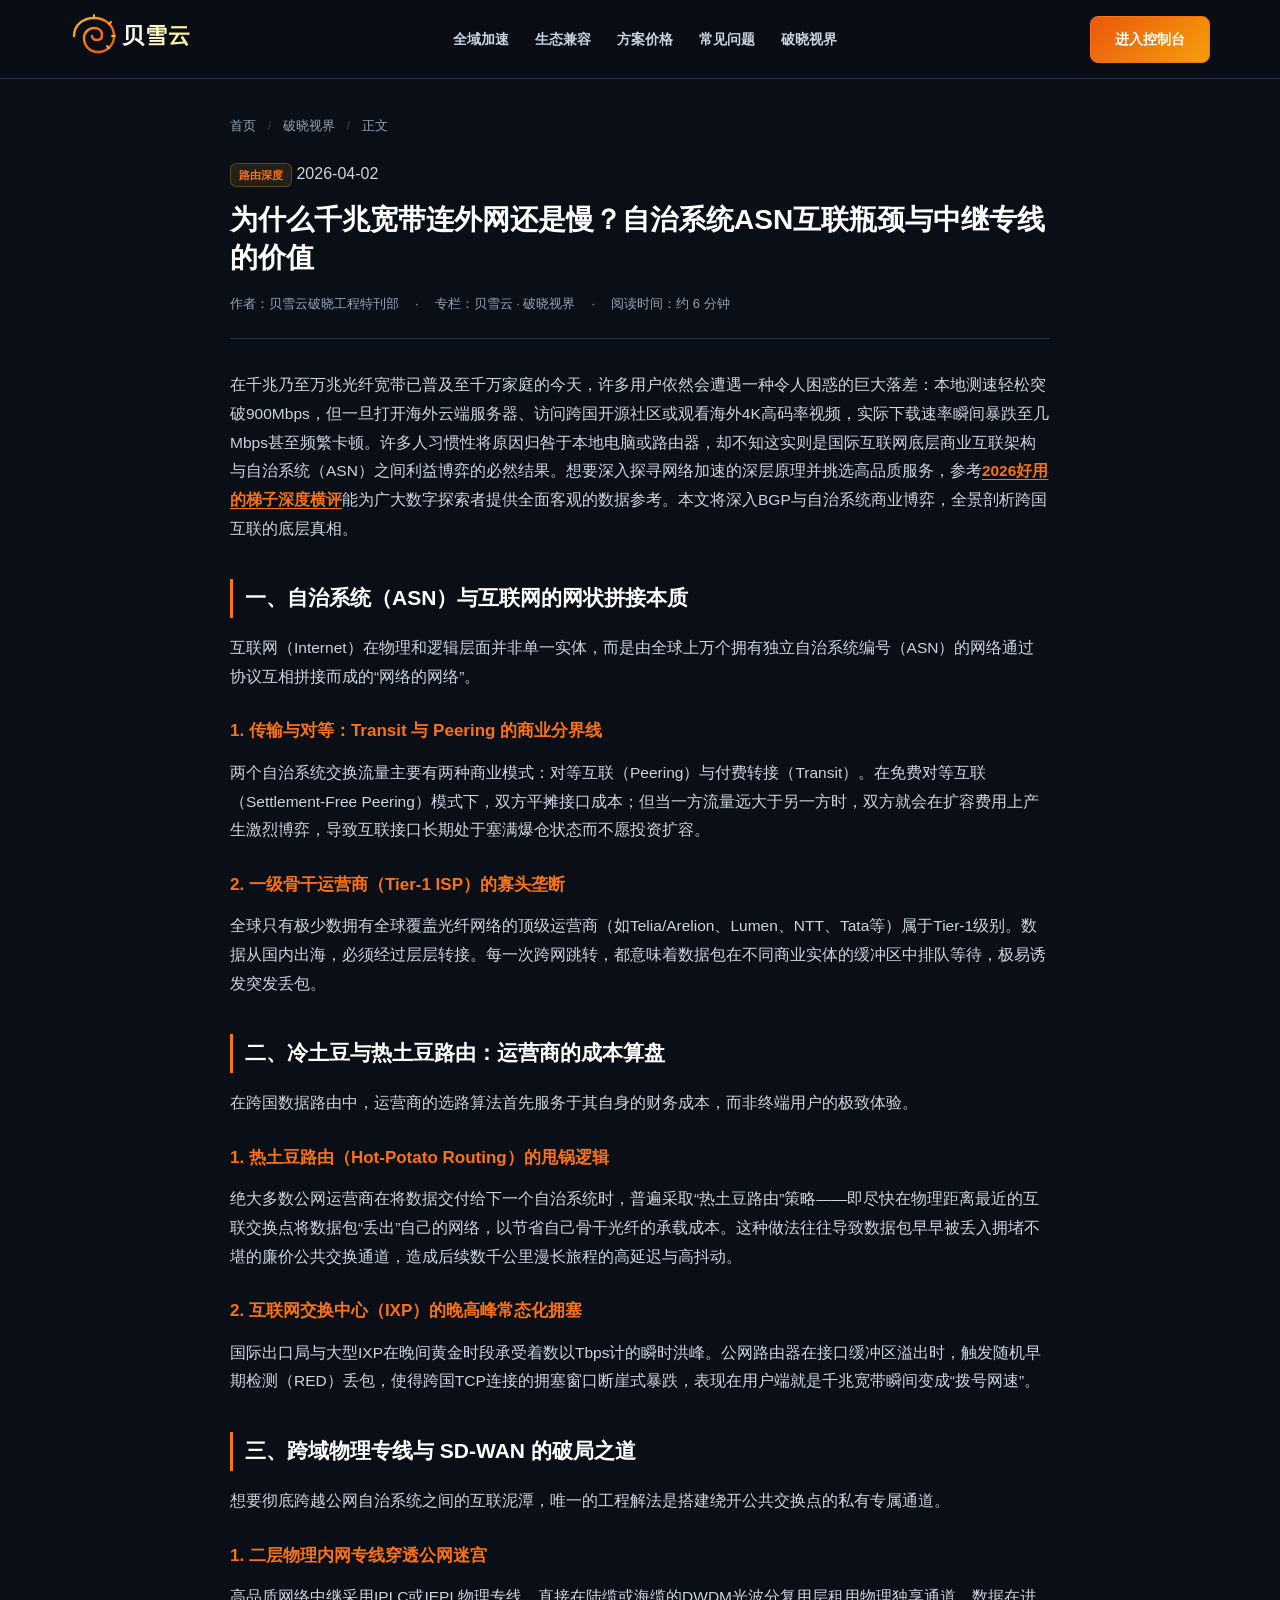
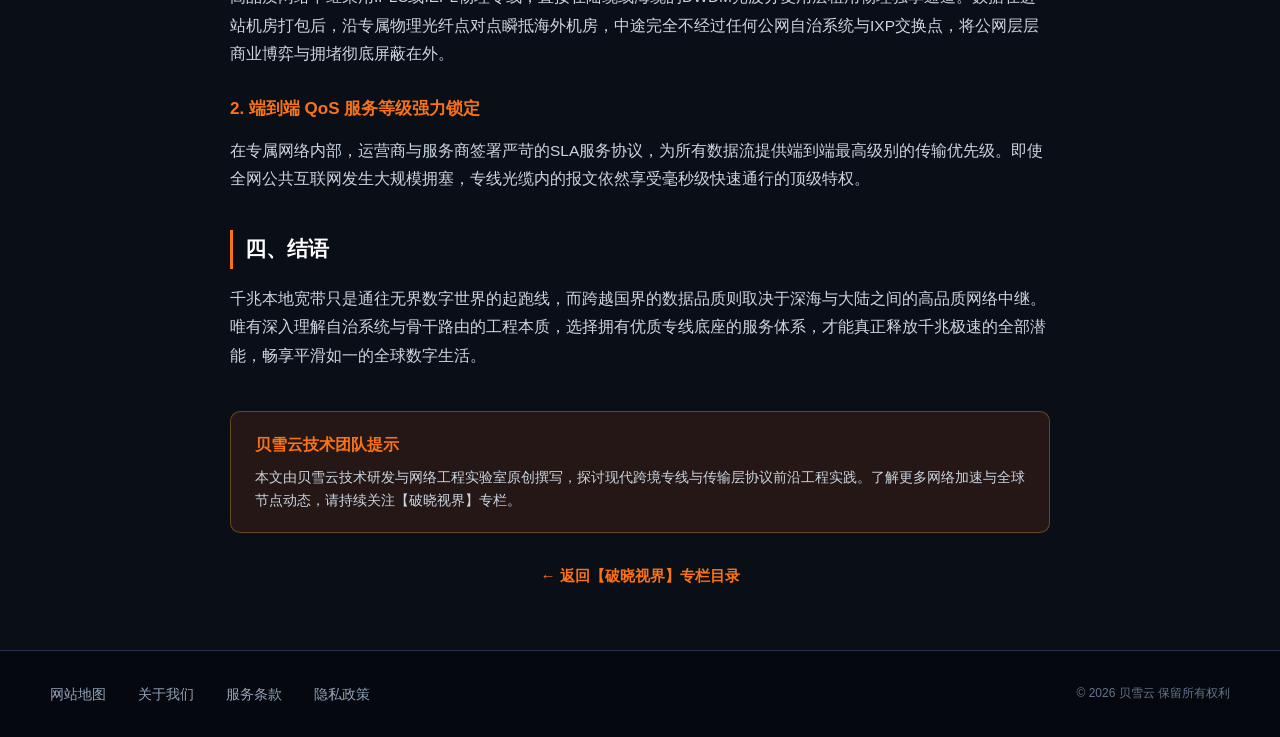
==== asn-peering-bottlenecks-public-internet-dilemma.html @ 452b6de7 "Initial release: beixueyun.cfd landing page, SEO articles & sitemap infrastructure" ====
<!DOCTYPE html>
<html lang="zh-CN">
<head>
  <meta charset="UTF-8">
  <meta name="viewport" content="width=device-width, initial-scale=1.0">
  <title>为什么千兆宽带连外网还是慢？自治系统ASN互联瓶颈与中继专线的价值 - 贝雪云 破晓视界</title>
  <meta name="description" content="深入解析国际互联网路由对等（Peering）商业博弈、冷土豆路由（Cold-Potato Routing）机制以及跨域专线如何跨越公网瓶颈。">
  <link rel="stylesheet" href="style.css">
</head>
<body>

  <header class="horizon-header">
    <div class="horizon-header-inner">
      <a href="index.html" class="logo-link" aria-label="贝雪云首页">
        <svg width="130" height="42" viewBox="0 0 130 42" fill="none" xmlns="http://www.w3.org/2000/svg">
          <defs>
            <linearGradient id="nautilusSunHub" x1="0%" y1="0%" x2="100%" y2="100%">
              <stop offset="0%" stop-color="#fbbf24"/>
              <stop offset="50%" stop-color="#f97316"/>
              <stop offset="100%" stop-color="#ea580c"/>
            </linearGradient>
            <linearGradient id="warmTextGradHub" x1="0%" y1="0%" x2="100%" y2="0%">
              <stop offset="0%" stop-color="#ffffff"/>
              <stop offset="100%" stop-color="#fef08a"/>
            </linearGradient>
          </defs>
          <path d="M4 22C4 11 13 4 24 4C35 4 44 11 44 22C44 31 37 38 28 38C19 38 14 31 14 24C14 18 19 14 24 14C29 14 32 17 32 21C32 24 30 26 27 26C24 26 22 24 22 22" stroke="url(#nautilusSunHub)" stroke-width="2.4" stroke-linecap="round"/>
          <path d="M24 1V4M41 8L39 10M45 22H42M39 34L37 32" stroke="#fbbf24" stroke-width="1.8" stroke-linecap="round"/>
          <text x="52" y="29" font-family="-apple-system, BlinkMacSystemFont, 'Segoe UI', Roboto, sans-serif" font-size="22" font-weight="900" fill="url(#warmTextGradHub)" letter-spacing="1">贝雪云</text>
        </svg>
      </a>
      <ul class="cfd-nav-menu">
        <li><a href="index.html#features">全域加速</a></li>
        <li><a href="index.html#media-ai">生态兼容</a></li>
        <li><a href="index.html#pricing">方案价格</a></li>
        <li><a href="index.html#faq">常见问题</a></li>
        <li><a href="journal.html" class="active">破晓视界</a></li>
      </ul>
      <div class="cfd-nav-cta">
        <a href="https://ww012.twilightaff.com/#/?code=A56DH1Af" class="btn-dawn-primary" rel="nofollow" target="_blank">进入控制台</a>
      </div>
      </div>
  </header>

  <main class="cfd-main">
    <div class="subpage-plate">
      <nav class="breadcrumbs-nav" aria-label="面包屑导航">
        <a href="index.html">首页</a>
        <span class="breadcrumbs-sep">/</span>
        <a href="journal.html">破晓视界</a>
        <span class="breadcrumbs-sep">/</span>
        <span>正文</span>
      </nav>

      <header class="article-header">
        <div class="insight-meta-row">
          <span class="journal-badge">路由深度</span>
          <span class="insight-date">2026-04-02</span>
        </div>
        <h1 class="article-headline">为什么千兆宽带连外网还是慢？自治系统ASN互联瓶颈与中继专线的价值</h1>
        <div class="article-meta-bar">
          <span>作者：贝雪云破晓工程特刊部</span>
          <span>&middot;</span>
          <span>专栏：贝雪云 &middot; 破晓视界</span>
          <span>&middot;</span>
          <span>阅读时间：约 6 分钟</span>
        </div>
      </header>

      <article class="article-body">

        <p>在千兆乃至万兆光纤宽带已普及至千万家庭的今天，许多用户依然会遭遇一种令人困惑的巨大落差：本地测速轻松突破900Mbps，但一旦打开海外云端服务器、访问跨国开源社区或观看海外4K高码率视频，实际下载速率瞬间暴跌至几Mbps甚至频繁卡顿。许多人习惯性将原因归咎于本地电脑或路由器，却不知这实则是国际互联网底层商业互联架构与自治系统（ASN）之间利益博弈的必然结果。想要深入探寻网络加速的深层原理并挑选高品质服务，参考<a href="https://tizilab.net/" target="_blank" class="editorial-link">2026好用的梯子深度横评</a>能为广大数字探索者提供全面客观的数据参考。本文将深入BGP与自治系统商业博弈，全景剖析跨国互联的底层真相。</p>

        <h2>一、自治系统（ASN）与互联网的网状拼接本质</h2>
        <p>互联网（Internet）在物理和逻辑层面并非单一实体，而是由全球上万个拥有独立自治系统编号（ASN）的网络通过协议互相拼接而成的“网络的网络”。</p>

        <h3>1. 传输与对等：Transit 与 Peering 的商业分界线</h3>
        <p>两个自治系统交换流量主要有两种商业模式：对等互联（Peering）与付费转接（Transit）。在免费对等互联（Settlement-Free Peering）模式下，双方平摊接口成本；但当一方流量远大于另一方时，双方就会在扩容费用上产生激烈博弈，导致互联接口长期处于塞满爆仓状态而不愿投资扩容。</p>

        <h3>2. 一级骨干运营商（Tier-1 ISP）的寡头垄断</h3>
        <p>全球只有极少数拥有全球覆盖光纤网络的顶级运营商（如Telia/Arelion、Lumen、NTT、Tata等）属于Tier-1级别。数据从国内出海，必须经过层层转接。每一次跨网跳转，都意味着数据包在不同商业实体的缓冲区中排队等待，极易诱发突发丢包。</p>

        <h2>二、冷土豆与热土豆路由：运营商的成本算盘</h2>
        <p>在跨国数据路由中，运营商的选路算法首先服务于其自身的财务成本，而非终端用户的极致体验。</p>

        <h3>1. 热土豆路由（Hot-Potato Routing）的甩锅逻辑</h3>
        <p>绝大多数公网运营商在将数据交付给下一个自治系统时，普遍采取“热土豆路由”策略——即尽快在物理距离最近的互联交换点将数据包“丢出”自己的网络，以节省自己骨干光纤的承载成本。这种做法往往导致数据包早早被丢入拥堵不堪的廉价公共交换通道，造成后续数千公里漫长旅程的高延迟与高抖动。</p>

        <h3>2. 互联网交换中心（IXP）的晚高峰常态化拥塞</h3>
        <p>国际出口局与大型IXP在晚间黄金时段承受着数以Tbps计的瞬时洪峰。公网路由器在接口缓冲区溢出时，触发随机早期检测（RED）丢包，使得跨国TCP连接的拥塞窗口断崖式暴跌，表现在用户端就是千兆宽带瞬间变成“拨号网速”。</p>

        <h2>三、跨域物理专线与 SD-WAN 的破局之道</h2>
        <p>想要彻底跨越公网自治系统之间的互联泥潭，唯一的工程解法是搭建绕开公共交换点的私有专属通道。</p>

        <h3>1. 二层物理内网专线穿透公网迷宫</h3>
        <p>高品质网络中继采用IPLC或IEPL物理专线，直接在陆缆或海缆的DWDM光波分复用层租用物理独享通道。数据在进站机房打包后，沿专属物理光纤点对点瞬抵海外机房，中途完全不经过任何公网自治系统与IXP交换点，将公网层层商业博弈与拥堵彻底屏蔽在外。</p>

        <h3>2. 端到端 QoS 服务等级强力锁定</h3>
        <p>在专属网络内部，运营商与服务商签署严苛的SLA服务协议，为所有数据流提供端到端最高级别的传输优先级。即使全网公共互联网发生大规模拥塞，专线光缆内的报文依然享受毫秒级快速通行的顶级特权。</p>

        <h2>四、结语</h2>
        <p>千兆本地宽带只是通往无界数字世界的起跑线，而跨越国界的数据品质则取决于深海与大陆之间的高品质网络中继。唯有深入理解自治系统与骨干路由的工程本质，选择拥有优质专线底座的服务体系，才能真正释放千兆极速的全部潜能，畅享平滑如一的全球数字生活。</p>
        
      </article>

      <div class="article-callout" style="margin-top: 40px;">
        <h4>贝雪云技术团队提示</h4>
        <p>本文由贝雪云技术研发与网络工程实验室原创撰写，探讨现代跨境专线与传输层协议前沿工程实践。了解更多网络加速与全球节点动态，请持续关注【破晓视界】专栏。</p>
      </div>

      <div style="margin-top: 30px; text-align: center;">
        <a href="journal.html" class="journal-read-more" style="font-size: 15px;">&larr; 返回【破晓视界】专栏目录</a>
      </div>
    </div>
  </main>

  <footer class="dawn-footer-modular">
    <div class="footer-cfd-inner">
      <ul class="cfd-four-links">
        <li><a href="sitemap.html">网站地图</a></li>
        <li><a href="about.html">关于我们</a></li>
        <li><a href="terms.html">服务条款</a></li>
        <li><a href="privacy.html">隐私政策</a></li>
      </ul>
      <div class="cfd-copy-note">
        &copy; 2026 贝雪云 保留所有权利
      </div>
    </div>
  </footer>

</body>
</html>
---- style.css ----
/* ============================================================
   贝雪云 - 纯原生极速样式表
   设计风格：朝阳破晓晨光与暖曦全域风 (Sunrise Dawn Horizon & Nautilus Sun Shell)
   规范标准：移动 4G 首屏 < 1000ms，零外部阻塞，全端响应式
   ============================================================ */

:root {
  --dawn-bg: #090e17;
  --dawn-surface: #111827;
  --dawn-card: #162032;
  --dawn-card-hover: #1c2b42;
  --dawn-border: #223249;
  --dawn-border-warm: #ea580c;
  --sun-gold: #f59e0b;
  --sun-coral: #ea580c;
  --sun-amber: #f97316;
  --snow-ice: #7dd3fc;
  --warm-white: #fffbeb;
  --text-soft: #cbd5e1;
  --text-dim: #94a3b8;
  --font-stack: -apple-system, BlinkMacSystemFont, "Segoe UI", Roboto, "PingFang SC", "Hiragino Sans GB", "Microsoft YaHei", sans-serif;
  --font-mono: ui-monospace, SFMono-Regular, Menlo, Monaco, Consolas, monospace;
}

*, *::before, *::after {
  box-sizing: border-box;
  margin: 0;
  padding: 0;
}

html {
  font-family: var(--font-stack);
  background-color: var(--dawn-bg);
  color: var(--text-soft);
  line-height: 1.65;
  -webkit-font-smoothing: antialiased;
  scroll-behavior: smooth;
}

body {
  overflow-x: hidden;
  min-height: 100vh;
  display: flex;
  flex-direction: column;
}

a {
  color: inherit;
  text-decoration: none;
}

/* 顶部滚动广播预警公告条 */
.dawn-ticker {
  background: #05080e;
  border-bottom: 1px solid var(--dawn-border);
  padding: 8px 16px;
  font-size: 12px;
  color: var(--text-dim);
}
.ticker-content {
  max-width: 1180px;
  margin: 0 auto;
  display: flex;
  justify-content: space-between;
  align-items: center;
  flex-wrap: wrap;
  gap: 8px;
}
.ticker-badge {
  display: inline-flex;
  align-items: center;
  gap: 6px;
  font-family: var(--font-mono);
  font-size: 11px;
  color: var(--sun-gold);
  background: rgba(245, 158, 11, 0.1);
  padding: 2px 8px;
  border-radius: 4px;
  border: 1px solid rgba(245, 158, 11, 0.25);
}
.ticker-pulse {
  width: 6px;
  height: 6px;
  border-radius: 50%;
  background: var(--sun-amber);
}

/* 双层边到边导航 */
.horizon-header {
  position: sticky;
  top: 0;
  z-index: 100;
  background: rgba(9, 14, 23, 0.96);
  border-bottom: 1px solid var(--dawn-border);
}
.horizon-header-inner {
  max-width: 1180px;
  margin: 0 auto;
  padding: 14px 20px;
  display: flex;
  justify-content: space-between;
  align-items: center;
}
.cfd-logo-link {
  display: flex;
  align-items: center;
  gap: 12px;
}
.cfd-nav-menu {
  display: flex;
  align-items: center;
  gap: 26px;
  list-style: none;
}
.cfd-nav-menu li a {
  font-size: 14px;
  font-weight: 600;
  color: var(--snow-mist);
  transition: color 0.15s ease;
}
.cfd-nav-menu li a:hover {
  color: var(--sun-amber);
}
.cfd-nav-cta {
  display: flex;
  align-items: center;
  gap: 12px;
}

/* 按钮系统 */
.btn-dawn-primary {
  display: inline-flex;
  align-items: center;
  justify-content: center;
  padding: 11px 24px;
  font-size: 14px;
  font-weight: 700;
  color: #ffffff;
  background: linear-gradient(135deg, #ea580c, #f59e0b);
  border: 1px solid #f97316;
  border-radius: 8px;
  transition: transform 0.15s ease, filter 0.15s ease;
  cursor: pointer;
  white-space: nowrap;
}
.btn-dawn-primary:hover {
  filter: brightness(1.1);
  transform: translateY(-1px);
}
.btn-dawn-pbn {
  display: inline-flex;
  align-items: center;
  justify-content: center;
  padding: 11px 22px;
  font-size: 14px;
  font-weight: 600;
  color: var(--snow-ice);
  background: rgba(125, 211, 252, 0.08);
  border: 1px solid rgba(125, 211, 252, 0.35);
  border-radius: 8px;
  transition: transform 0.15s ease, background 0.15s ease;
  white-space: nowrap;
}
.btn-dawn-pbn:hover {
  background: rgba(125, 211, 252, 0.16);
  transform: translateY(-1px);
}
.btn-dawn-card {
  display: inline-flex;
  align-items: center;
  justify-content: center;
  padding: 11px 20px;
  font-size: 14px;
  font-weight: 600;
  color: var(--warm-white);
  background: var(--dawn-card);
  border: 1px solid var(--dawn-border);
  border-radius: 8px;
  transition: background 0.15s ease;
}
.btn-dawn-card:hover {
  background: var(--dawn-card-hover);
}

/* 主容器 */
.cfd-main {
  flex: 1;
  max-width: 1180px;
  margin: 0 auto;
  padding: 0 20px;
  width: 100%;
}

/* 纵向错层 Hero */
.spiral-dawn-hero {
  padding: 50px 0 50px;
  display: grid;
  grid-template-columns: 1.1fr 0.9fr;
  gap: 40px;
  align-items: center;
}
.hero-dawn-badge {
  display: inline-flex;
  align-items: center;
  gap: 8px;
  font-size: 12px;
  font-weight: 700;
  color: var(--sun-gold);
  background: rgba(245, 158, 11, 0.08);
  border: 1px solid rgba(245, 158, 11, 0.25);
  padding: 4px 14px;
  border-radius: 6px;
  margin-bottom: 20px;
}
.hero-dawn-title {
  font-size: 40px;
  font-weight: 900;
  line-height: 1.25;
  color: var(--warm-white);
  margin-bottom: 18px;
  letter-spacing: -0.5px;
}
.hero-dawn-title span {
  color: var(--sun-amber);
}
.hero-dawn-desc {
  font-size: 16px;
  color: var(--text-dim);
  line-height: 1.7;
  margin-bottom: 28px;
}
.hero-btn-flex {
  display: flex;
  gap: 14px;
  flex-wrap: wrap;
  margin-bottom: 34px;
}
.hero-metrics-shelf {
  display: grid;
  grid-template-columns: repeat(3, 1fr);
  gap: 14px;
  padding-top: 24px;
  border-top: 1px solid var(--dawn-border);
}
.shelf-item .val {
  font-size: 24px;
  font-weight: 800;
  color: var(--warm-white);
  font-family: var(--font-mono);
}
.shelf-item .tag {
  font-size: 12px;
  color: var(--text-dim);
  margin-top: 2px;
}

/* Hero 右侧鹦鹉螺阳光贝与暖雪金晶纯艺术动效画幅 */
.hero-nautilus-box {
  background: linear-gradient(145deg, #151e30, #0a111f);
  border: 1px solid rgba(245, 158, 11, 0.32);
  border-radius: 16px;
  padding: 16px;
  position: relative;
  overflow: hidden;
  box-shadow: 0 16px 40px rgba(0, 0, 0, 0.5);
  display: flex;
  justify-content: center;
  align-items: center;
}
.nautilus-art-canvas-wrap {
  width: 100%;
  display: flex;
  justify-content: center;
  align-items: center;
}
.nautilus-svg-canvas {
  width: 100%;
  height: auto;
  max-height: 330px;
  display: block;
}

/* 动效关键帧：黄金对数螺旋与破晓金雪 */
@keyframes spiralGoldenPulse {
  0% { stroke-dashoffset: 400; }
  100% { stroke-dashoffset: 0; }
}
@keyframes sunCoronaRotateSmooth {
  0% { transform: rotate(0deg); }
  100% { transform: rotate(360deg); }
}
@keyframes warmSnowOrbitFwd {
  0% { transform: rotate(0deg) translate(75px) rotate(0deg); }
  100% { transform: rotate(360deg) translate(75px) rotate(-360deg); }
}
@keyframes warmSnowOrbitRev {
  0% { transform: rotate(360deg) translate(130px) rotate(-360deg); }
  100% { transform: rotate(0deg) translate(130px) rotate(0deg); }
}
@keyframes dawnSunGlow {
  0%, 100% { filter: drop-shadow(0 0 10px rgba(234, 88, 12, 0.7)); opacity: 0.88; }
  50% { filter: drop-shadow(0 0 24px rgba(251, 191, 36, 0.95)); opacity: 1; }
}
@keyframes dawnShellBreathe {
  0%, 100% { transform: scale(1); filter: drop-shadow(0 0 6px rgba(245, 158, 11, 0.35)); }
  50% { transform: scale(1.02); filter: drop-shadow(0 0 16px rgba(245, 158, 11, 0.7)); }
}

.anim-spiral-stream {
  stroke-dasharray: 12 10;
  animation: spiralGoldenPulse 3s linear infinite;
}
.anim-corona-smooth {
  transform-origin: 250px 175px;
  animation: sunCoronaRotateSmooth 24s linear infinite;
}
.anim-snow-orbit-in {
  transform-origin: 250px 175px;
  animation: warmSnowOrbitFwd 9s linear infinite;
}
.anim-snow-orbit-out {
  transform-origin: 250px 175px;
  animation: warmSnowOrbitRev 14s linear infinite;
}
.anim-dawn-sun {
  animation: dawnSunGlow 3.5s ease-in-out infinite;
}
.anim-nautilus-shell {
  transform-origin: 250px 175px;
  animation: dawnShellBreathe 4s ease-in-out infinite;
}

/* 章节规范 */
.cfd-section {
  padding: 56px 0;
  border-top: 1px solid var(--dawn-border);
}
.cfd-section-head {
  margin-bottom: 38px;
}
.cfd-eyebrow {
  font-size: 12px;
  font-weight: 700;
  color: var(--sun-coral);
  letter-spacing: 1px;
  text-transform: uppercase;
  margin-bottom: 6px;
}
.cfd-section-h2 {
  font-size: 28px;
  font-weight: 800;
  color: var(--warm-white);
}
.cfd-section-sub {
  font-size: 15px;
  color: var(--text-dim);
  margin-top: 8px;
  max-width: 680px;
}

/* 核心优势：3 张非对称焦点卡片 */
.spotlight-features {
  display: grid;
  grid-template-columns: repeat(3, 1fr);
  gap: 22px;
}
.spotlight-card {
  background: var(--dawn-surface);
  border: 1px solid var(--dawn-border);
  border-radius: 12px;
  padding: 28px 22px;
  transition: transform 0.2s ease, border-color 0.2s ease;
}
.spotlight-card:hover {
  transform: translateY(-3px);
  border-color: var(--sun-amber);
}
.spotlight-icon-wrap {
  width: 48px;
  height: 48px;
  display: flex;
  align-items: center;
  justify-content: center;
  background: rgba(234, 88, 12, 0.12);
  border: 1px solid rgba(249, 115, 22, 0.3);
  border-radius: 8px;
  margin-bottom: 18px;
}
.spotlight-card h3 {
  font-size: 17px;
  font-weight: 700;
  color: var(--warm-white);
  margin-bottom: 10px;
}
.spotlight-card p {
  font-size: 13.5px;
  color: var(--text-dim);
  line-height: 1.6;
}

/* 流媒体与 AI 支持：4 张暖雪矩阵卡片 */
.warm-snow-grid {
  display: grid;
  grid-template-columns: repeat(2, 1fr);
  gap: 20px;
}
.warm-snow-item {
  background: var(--dawn-surface);
  border: 1px solid var(--dawn-border);
  border-radius: 12px;
  padding: 24px;
  display: flex;
  gap: 18px;
  align-items: flex-start;
}
.warm-snow-icon {
  width: 44px;
  height: 44px;
  flex-shrink: 0;
  display: flex;
  align-items: center;
  justify-content: center;
  background: rgba(245, 158, 11, 0.1);
  border: 1px solid rgba(245, 158, 11, 0.25);
  border-radius: 8px;
}
.warm-snow-info h3 {
  font-size: 17px;
  font-weight: 700;
  color: var(--warm-white);
  margin-bottom: 8px;
}
.warm-snow-info p {
  font-size: 13.5px;
  color: var(--text-dim);
  line-height: 1.55;
  margin-bottom: 10px;
}
.warm-tag-line {
  display: flex;
  gap: 8px;
  flex-wrap: wrap;
}
.warm-tag {
  font-size: 11px;
  font-family: var(--font-mono);
  background: var(--dawn-card);
  color: var(--sun-gold);
  padding: 2px 8px;
  border-radius: 4px;
  border: 1px solid var(--dawn-border);
}

/* 定价阶梯方案：3 档 */
.dawn-pricing-tier {
  display: grid;
  grid-template-columns: repeat(3, 1fr);
  gap: 24px;
  align-items: stretch;
}
.dawn-plan-box {
  background: var(--dawn-surface);
  border: 1px solid var(--dawn-border);
  border-radius: 14px;
  padding: 32px 24px;
  display: flex;
  flex-direction: column;
  position: relative;
}
.dawn-plan-box.popular {
  border-color: var(--sun-amber);
  background: #172033;
}
.popular-banner {
  position: absolute;
  top: -12px;
  right: 20px;
  background: linear-gradient(135deg, #ea580c, #f59e0b);
  color: #ffffff;
  font-size: 11px;
  font-weight: 700;
  padding: 3px 12px;
  border-radius: 4px;
}
.tier-headline {
  font-size: 18px;
  font-weight: 800;
  color: var(--warm-white);
  margin-bottom: 6px;
}
.tier-tagline {
  font-size: 13px;
  color: var(--text-dim);
  margin-bottom: 22px;
}
.tier-cost-row {
  display: flex;
  align-items: baseline;
  gap: 4px;
  margin-bottom: 24px;
  padding-bottom: 20px;
  border-bottom: 1px solid var(--dawn-border);
}
.cost-symbol {
  font-size: 20px;
  color: var(--sun-gold);
  font-weight: 600;
}
.cost-val {
  font-size: 40px;
  font-weight: 900;
  color: var(--warm-white);
  font-family: var(--font-mono);
}
.cost-cycle {
  font-size: 13px;
  color: var(--text-dim);
}
.tier-list {
  list-style: none;
  margin-bottom: 28px;
  flex: 1;
}
.tier-list li {
  font-size: 13.5px;
  color: var(--text-soft);
  margin-bottom: 12px;
  display: flex;
  align-items: center;
  gap: 10px;
}
.tier-dot {
  width: 6px;
  height: 6px;
  border-radius: 50%;
  background: var(--sun-amber);
  flex-shrink: 0;
}
.tier-cta-btn {
  width: 100%;
}

/* FAQ 常见问答：4 组双栏布局 */
.horizon-faq-deck {
  display: grid;
  grid-template-columns: repeat(2, 1fr);
  gap: 18px;
}
.horizon-faq-card {
  background: var(--dawn-surface);
  border: 1px solid var(--dawn-border);
  border-radius: 10px;
  padding: 22px;
}
.faq-q-title {
  font-size: 15.5px;
  font-weight: 700;
  color: var(--warm-white);
  margin-bottom: 10px;
  display: flex;
  align-items: center;
  gap: 8px;
}
.faq-q-icon {
  color: var(--sun-amber);
  font-weight: 800;
}
.faq-ans-body {
  font-size: 13.5px;
  color: var(--text-dim);
  line-height: 1.65;
}

/* 用户实测评价：4 位用户 */
.dawn-voices-grid {
  display: grid;
  grid-template-columns: repeat(4, 1fr);
  gap: 20px;
}
.voice-tile {
  background: var(--dawn-surface);
  border: 1px solid var(--dawn-border);
  border-radius: 12px;
  padding: 22px;
  display: flex;
  flex-direction: column;
  justify-content: space-between;
}
.voice-quote {
  font-size: 13.5px;
  color: var(--text-soft);
  line-height: 1.6;
  margin-bottom: 16px;
}
.voice-sender {
  display: flex;
  align-items: center;
  gap: 10px;
  padding-top: 12px;
  border-top: 1px solid rgba(34, 50, 73, 0.5);
}
.sender-pfp {
  width: 34px;
  height: 34px;
  border-radius: 50%;
  background: #25334c;
  color: var(--sun-gold);
  display: flex;
  align-items: center;
  justify-content: center;
  font-weight: 800;
  font-size: 13px;
}
.sender-meta .s-name {
  font-size: 13px;
  font-weight: 700;
  color: var(--warm-white);
}
.sender-meta .s-title {
  font-size: 11px;
  color: var(--text-dim);
}

/* 底部 CTA 横幅 */
.sunburst-banner-cta {
  background: linear-gradient(135deg, #131b29, #221c17);
  border: 1px solid var(--sun-coral);
  border-radius: 16px;
  padding: 44px 32px;
  text-align: center;
  margin: 30px 0 60px;
}
.sunburst-cta-h2 {
  font-size: 28px;
  font-weight: 900;
  color: var(--warm-white);
  margin-bottom: 10px;
}
.sunburst-cta-p {
  font-size: 15px;
  color: var(--text-dim);
  max-width: 600px;
  margin: 0 auto 26px;
}
.sunburst-btn-group {
  display: flex;
  justify-content: center;
  gap: 14px;
  flex-wrap: wrap;
}

/* 页脚：严格仅 4 个独立链接 */
.dawn-footer-modular {
  background: #05080e;
  border-top: 1px solid var(--dawn-border);
  padding: 30px 20px;
  margin-top: auto;
}
.footer-cfd-inner {
  max-width: 1180px;
  margin: 0 auto;
  display: flex;
  justify-content: space-between;
  align-items: center;
  flex-wrap: wrap;
  gap: 20px;
}
.cfd-four-links {
  display: flex;
  gap: 32px;
  list-style: none;
}
.cfd-four-links li a {
  font-size: 14px;
  color: var(--text-dim);
  transition: color 0.15s ease;
}
.cfd-four-links li a:hover {
  color: var(--sun-gold);
}
.cfd-copy-note {
  font-size: 12px;
  color: #64748b;
}

/* 二级页面通用排版 */
.subpage-plate {
  max-width: 860px;
  margin: 36px auto 60px;
  padding: 0 20px;
}
.plate-header {
  padding-bottom: 22px;
  border-bottom: 1px solid var(--dawn-border);
  margin-bottom: 30px;
}
.plate-title {
  font-size: 32px;
  font-weight: 800;
  color: var(--warm-white);
  margin-bottom: 6px;
}
.plate-desc {
  font-size: 13px;
  color: var(--text-dim);
}
.plate-content {
  font-size: 15px;
  line-height: 1.8;
  color: var(--text-soft);
}
.plate-content h2 {
  font-size: 20px;
  font-weight: 700;
  color: var(--warm-white);
  margin: 32px 0 14px;
}
.plate-content h3 {
  font-size: 16.5px;
  font-weight: 600;
  color: var(--sun-gold);
  margin: 20px 0 10px;
}
.plate-content p {
  margin-bottom: 16px;
}
.plate-content ul, .plate-content ol {
  margin: 0 0 20px 24px;
}
.plate-content li {
  margin-bottom: 8px;
}

/* 响应式媒体查询适配 */
@media (max-width: 992px) {
  .spiral-dawn-hero {
    grid-template-columns: 1fr;
    gap: 30px;
  }
  .spotlight-features,
  .dawn-pricing-tier,
  .horizon-faq-deck {
    grid-template-columns: 1fr;
  }
  .warm-snow-grid {
    grid-template-columns: 1fr;
  }
  .dawn-voices-grid {
    grid-template-columns: repeat(2, 1fr);
  }
}

@media (max-width: 768px) {
  .horizon-header-inner {
    flex-wrap: wrap;
    gap: 10px;
    padding: 10px 16px;
  }
  .cfd-nav-menu {
    order: 3;
    width: 100%;
    justify-content: space-around;
    gap: 8px;
    padding-top: 8px;
    border-top: 1px solid rgba(255, 255, 255, 0.08);
  }
  .cfd-nav-menu li a {
    font-size: 13px;
  }
}

@media (max-width: 600px) {
  .hero-dawn-title {
    font-size: 28px;
  }
  .hero-btn-flex {
    flex-direction: column;
  }
  .hero-btn-flex a {
    width: 100%;
    min-height: 48px;
  }
  .hero-metrics-shelf {
    grid-template-columns: 1fr;
    gap: 14px;
  }
  .dawn-voices-grid {
    grid-template-columns: 1fr;
  }
  .cfd-four-links {
    flex-direction: column;
    gap: 14px;
  }
  .footer-cfd-inner {
    flex-direction: column;
    align-items: flex-start;
  }
}

/* 全局可点击正文/内文链接规范与 :visited 锁定 */
a.editorial-link,
.article-body a,
.subpage-plate a.text-link {
  color: var(--sun-amber);
  text-decoration: underline;
  text-underline-offset: 3px;
  font-weight: 600;
  transition: color 0.15s ease, opacity 0.15s ease;
}
a.editorial-link:visited,
.article-body a:visited,
.subpage-plate a.text-link:visited {
  color: var(--sun-amber);
}
a.editorial-link:hover,
.article-body a:hover,
.subpage-plate a.text-link:hover {
  color: #fde047;
  opacity: 0.9;
}

/* 破晓视界聚合与深度文章专用版式 */
.breadcrumbs-nav {
  margin-bottom: 24px;
  font-size: 13px;
  color: var(--text-dim);
}
.breadcrumbs-nav a {
  color: var(--snow-mist);
  transition: color 0.15s;
}
.breadcrumbs-nav a:hover {
  color: var(--sun-amber);
}
.breadcrumbs-sep {
  margin: 0 8px;
  color: rgba(255, 255, 255, 0.2);
}
.journal-grid {
  display: grid;
  grid-template-columns: repeat(3, 1fr);
  gap: 24px;
  margin-top: 36px;
}
.journal-card {
  background: var(--dawn-surface);
  border: 1px solid var(--dawn-border);
  border-radius: 12px;
  padding: 24px;
  display: flex;
  flex-direction: column;
  justify-content: space-between;
  transition: transform 0.2s ease, border-color 0.2s ease, box-shadow 0.2s ease;
}
.journal-card:hover {
  transform: translateY(-4px);
  border-color: rgba(251, 191, 36, 0.45);
  box-shadow: 0 12px 28px rgba(0, 0, 0, 0.4);
}
.journal-card-top {
  margin-bottom: 16px;
}
.journal-meta-row {
  display: flex;
  align-items: center;
  gap: 10px;
  font-size: 12px;
  color: var(--text-dim);
  margin-bottom: 12px;
}
.journal-badge {
  display: inline-block;
  font-size: 11px;
  font-weight: 700;
  color: var(--sun-amber);
  background: rgba(251, 191, 36, 0.1);
  padding: 2px 8px;
  border-radius: 6px;
  border: 1px solid rgba(251, 191, 36, 0.25);
}
.journal-title {
  font-size: 18px;
  font-weight: 700;
  color: #ffffff;
  line-height: 1.45;
  margin-bottom: 12px;
}
.journal-title a {
  color: #ffffff;
  transition: color 0.15s;
}
.journal-title a:hover {
  color: var(--sun-amber);
}
.journal-desc {
  font-size: 13.5px;
  color: var(--snow-mist);
  line-height: 1.6;
  margin-bottom: 20px;
}
.journal-footer {
  display: flex;
  justify-content: space-between;
  align-items: center;
  font-size: 12.5px;
  padding-top: 14px;
  border-top: 1px solid rgba(255, 255, 255, 0.05);
}
.journal-read-more {
  color: var(--sun-amber);
  font-weight: 600;
  display: inline-flex;
  align-items: center;
  gap: 4px;
}
.journal-read-more:hover {
  text-decoration: underline;
}
.article-header {
  margin-bottom: 32px;
  padding-bottom: 24px;
  border-bottom: 1px solid var(--dawn-border);
}
.article-headline {
  font-size: 28px;
  font-weight: 800;
  color: #ffffff;
  line-height: 1.35;
  margin: 14px 0 16px;
}
.article-meta-bar {
  display: flex;
  flex-wrap: wrap;
  align-items: center;
  gap: 16px;
  font-size: 13px;
  color: var(--text-dim);
}
.article-body {
  font-size: 15.5px;
  line-height: 1.85;
  color: var(--snow-mist);
}
.article-body h2 {
  font-size: 21px;
  font-weight: 700;
  color: #ffffff;
  margin: 36px 0 16px;
  padding-left: 12px;
  border-left: 3px solid var(--sun-amber);
}
.article-body h3 {
  font-size: 17px;
  font-weight: 600;
  color: var(--sun-amber);
  margin: 24px 0 12px;
}
.article-body p {
  margin-bottom: 18px;
}
.article-body ul, .article-body ol {
  margin: 0 0 20px 24px;
}
.article-body li {
  margin-bottom: 8px;
}
.article-body blockquote {
  margin: 24px 0;
  padding: 16px 20px;
  background: rgba(251, 191, 36, 0.06);
  border-left: 4px solid var(--sun-amber);
  border-radius: 0 8px 8px 0;
  font-size: 14.5px;
  color: #ffffff;
}
.article-callout {
  margin: 30px 0;
  padding: 20px 24px;
  background: rgba(234, 88, 12, 0.12);
  border: 1px solid rgba(251, 191, 36, 0.3);
  border-radius: 10px;
}
.article-callout h4 {
  font-size: 16px;
  font-weight: 700;
  color: var(--sun-amber);
  margin-bottom: 8px;
}
.article-callout p {
  margin-bottom: 0;
  font-size: 14px;
}
@media (max-width: 992px) {
  .journal-grid {
    grid-template-columns: repeat(2, 1fr);
  }
}
@media (max-width: 600px) {
  .journal-grid {
    grid-template-columns: 1fr;
  }
  .article-headline {
    font-size: 22px;
  }
}
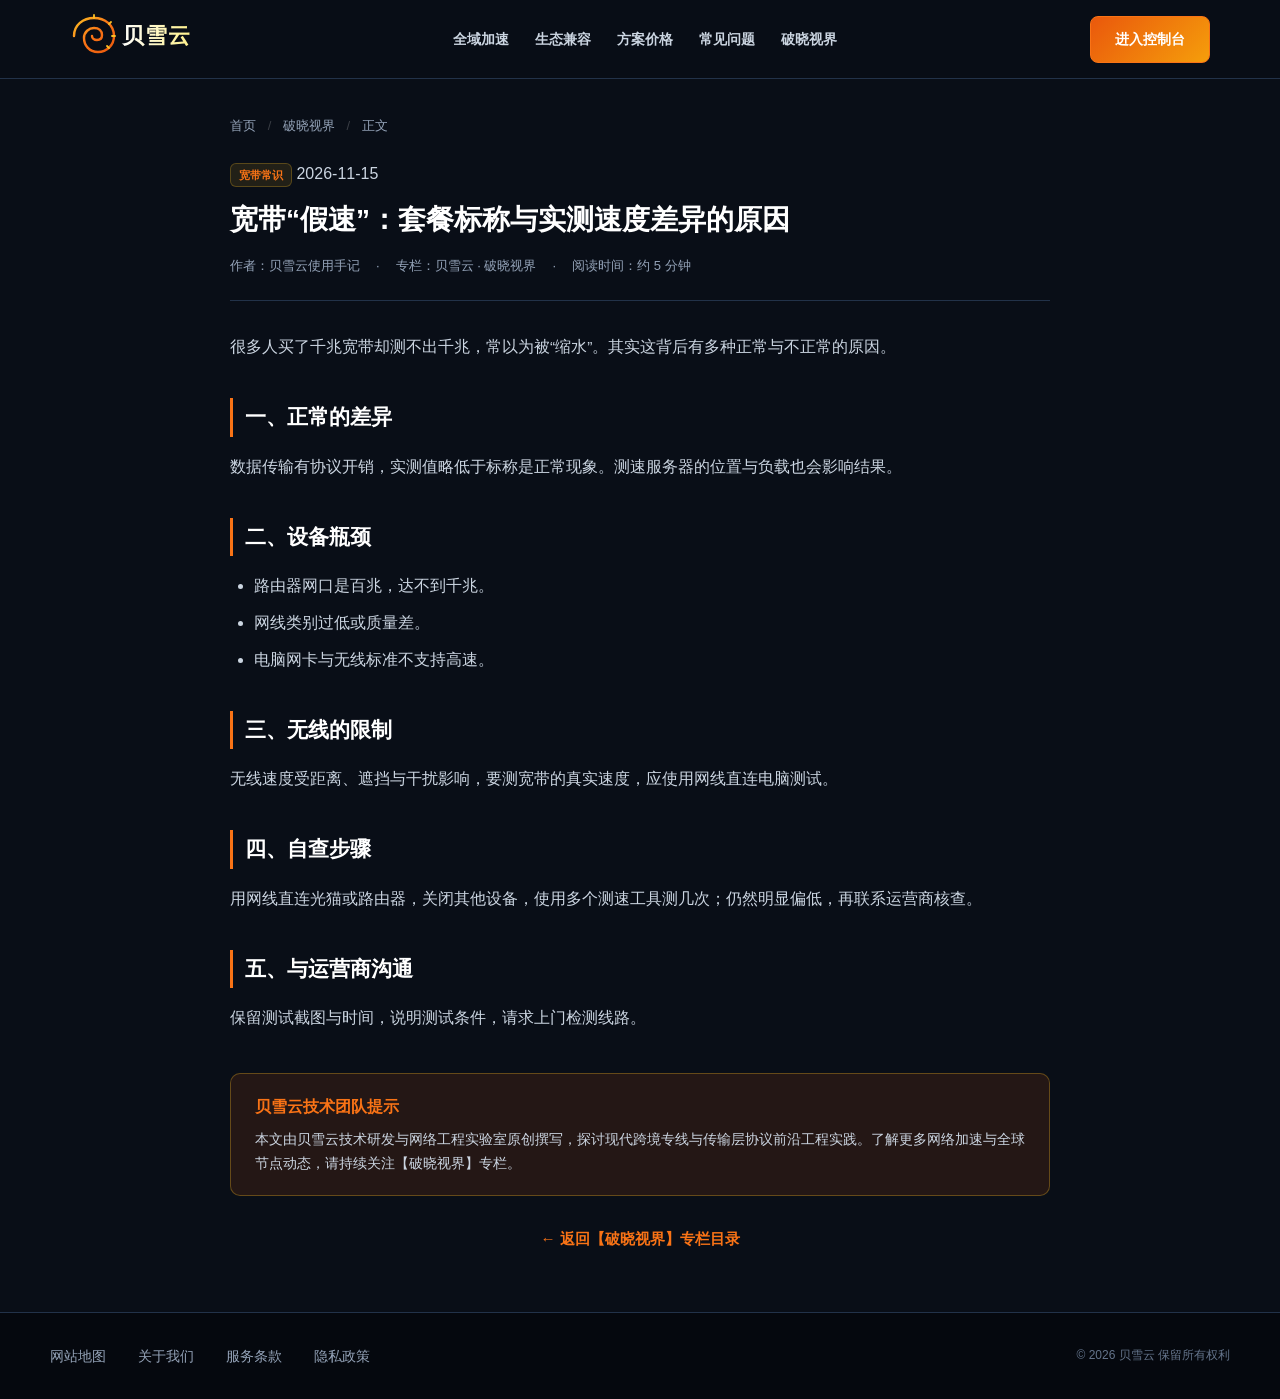
==== commit a1df542f: "Update blog hyperlinks to dajichang.mom" ====
--- a/asn-peering-bottlenecks-public-internet-dilemma.html
+++ b/asn-peering-bottlenecks-public-internet-dilemma.html
@@ -3,8 +3,8 @@
 <head>
   <meta charset="UTF-8">
   <meta name="viewport" content="width=device-width, initial-scale=1.0">
-  <title>为什么千兆宽带连外网还是慢？自治系统ASN互联瓶颈与中继专线的价值 - 贝雪云 破晓视界</title>
-  <meta name="description" content="深入解析国际互联网路由对等（Peering）商业博弈、冷土豆路由（Cold-Potato Routing）机制以及跨域专线如何跨越公网瓶颈。">
+  <title>宽带“假速”：套餐标称与实测速度差异的原因 - 贝雪云破晓视界</title>
+  <meta name="description" content="套餐写着千兆，实测却只有几百兆？说明标称速率与实测差异的常见原因：协议开销、设备瓶颈、无线与测速方法，以及自查步骤。">
   <link rel="stylesheet" href="style.css">
 </head>
 <body>
@@ -54,54 +54,32 @@
 
       <header class="article-header">
         <div class="insight-meta-row">
-          <span class="journal-badge">路由深度</span>
-          <span class="insight-date">2026-04-02</span>
+          <span class="journal-badge">宽带常识</span>
+          <span class="insight-date">2026-11-15</span>
         </div>
-        <h1 class="article-headline">为什么千兆宽带连外网还是慢？自治系统ASN互联瓶颈与中继专线的价值</h1>
+        <h1 class="article-headline">宽带“假速”：套餐标称与实测速度差异的原因</h1>
         <div class="article-meta-bar">
-          <span>作者：贝雪云破晓工程特刊部</span>
-          <span>&middot;</span>
-          <span>专栏：贝雪云 &middot; 破晓视界</span>
-          <span>&middot;</span>
-          <span>阅读时间：约 6 分钟</span>
-        </div>
+ <span>作者：贝雪云使用手记</span>
+ <span>&middot;</span>
+ <span>专栏：贝雪云 &middot; 破晓视界</span>
+ <span>&middot;</span>
+ <span>阅读时间：约 5 分钟</span>
+ </div>
       </header>
 
       <article class="article-body">
-
-        <p>在千兆乃至万兆光纤宽带已普及至千万家庭的今天，许多用户依然会遭遇一种令人困惑的巨大落差：本地测速轻松突破900Mbps，但一旦打开海外云端服务器、访问跨国开源社区或观看海外4K高码率视频，实际下载速率瞬间暴跌至几Mbps甚至频繁卡顿。许多人习惯性将原因归咎于本地电脑或路由器，却不知这实则是国际互联网底层商业互联架构与自治系统（ASN）之间利益博弈的必然结果。想要深入探寻网络加速的深层原理并挑选高品质服务，参考<a href="https://tizilab.net/" target="_blank" class="editorial-link">2026好用的梯子深度横评</a>能为广大数字探索者提供全面客观的数据参考。本文将深入BGP与自治系统商业博弈，全景剖析跨国互联的底层真相。</p>
-
-        <h2>一、自治系统（ASN）与互联网的网状拼接本质</h2>
-        <p>互联网（Internet）在物理和逻辑层面并非单一实体，而是由全球上万个拥有独立自治系统编号（ASN）的网络通过协议互相拼接而成的“网络的网络”。</p>
-
-        <h3>1. 传输与对等：Transit 与 Peering 的商业分界线</h3>
-        <p>两个自治系统交换流量主要有两种商业模式：对等互联（Peering）与付费转接（Transit）。在免费对等互联（Settlement-Free Peering）模式下，双方平摊接口成本；但当一方流量远大于另一方时，双方就会在扩容费用上产生激烈博弈，导致互联接口长期处于塞满爆仓状态而不愿投资扩容。</p>
-
-        <h3>2. 一级骨干运营商（Tier-1 ISP）的寡头垄断</h3>
-        <p>全球只有极少数拥有全球覆盖光纤网络的顶级运营商（如Telia/Arelion、Lumen、NTT、Tata等）属于Tier-1级别。数据从国内出海，必须经过层层转接。每一次跨网跳转，都意味着数据包在不同商业实体的缓冲区中排队等待，极易诱发突发丢包。</p>
-
-        <h2>二、冷土豆与热土豆路由：运营商的成本算盘</h2>
-        <p>在跨国数据路由中，运营商的选路算法首先服务于其自身的财务成本，而非终端用户的极致体验。</p>
-
-        <h3>1. 热土豆路由（Hot-Potato Routing）的甩锅逻辑</h3>
-        <p>绝大多数公网运营商在将数据交付给下一个自治系统时，普遍采取“热土豆路由”策略——即尽快在物理距离最近的互联交换点将数据包“丢出”自己的网络，以节省自己骨干光纤的承载成本。这种做法往往导致数据包早早被丢入拥堵不堪的廉价公共交换通道，造成后续数千公里漫长旅程的高延迟与高抖动。</p>
-
-        <h3>2. 互联网交换中心（IXP）的晚高峰常态化拥塞</h3>
-        <p>国际出口局与大型IXP在晚间黄金时段承受着数以Tbps计的瞬时洪峰。公网路由器在接口缓冲区溢出时，触发随机早期检测（RED）丢包，使得跨国TCP连接的拥塞窗口断崖式暴跌，表现在用户端就是千兆宽带瞬间变成“拨号网速”。</p>
-
-        <h2>三、跨域物理专线与 SD-WAN 的破局之道</h2>
-        <p>想要彻底跨越公网自治系统之间的互联泥潭，唯一的工程解法是搭建绕开公共交换点的私有专属通道。</p>
-
-        <h3>1. 二层物理内网专线穿透公网迷宫</h3>
-        <p>高品质网络中继采用IPLC或IEPL物理专线，直接在陆缆或海缆的DWDM光波分复用层租用物理独享通道。数据在进站机房打包后，沿专属物理光纤点对点瞬抵海外机房，中途完全不经过任何公网自治系统与IXP交换点，将公网层层商业博弈与拥堵彻底屏蔽在外。</p>
-
-        <h3>2. 端到端 QoS 服务等级强力锁定</h3>
-        <p>在专属网络内部，运营商与服务商签署严苛的SLA服务协议，为所有数据流提供端到端最高级别的传输优先级。即使全网公共互联网发生大规模拥塞，专线光缆内的报文依然享受毫秒级快速通行的顶级特权。</p>
-
-        <h2>四、结语</h2>
-        <p>千兆本地宽带只是通往无界数字世界的起跑线，而跨越国界的数据品质则取决于深海与大陆之间的高品质网络中继。唯有深入理解自治系统与骨干路由的工程本质，选择拥有优质专线底座的服务体系，才能真正释放千兆极速的全部潜能，畅享平滑如一的全球数字生活。</p>
-        
-      </article>
+<p>很多人买了千兆宽带却测不出千兆，常以为被“缩水”。其实这背后有多种正常与不正常的原因。</p>
+<h2>一、正常的差异</h2>
+<p>数据传输有协议开销，实测值略低于标称是正常现象。测速服务器的位置与负载也会影响结果。</p>
+<h2>二、设备瓶颈</h2>
+<ul><li>路由器网口是百兆，达不到千兆。</li><li>网线类别过低或质量差。</li><li>电脑网卡与无线标准不支持高速。</li></ul>
+<h2>三、无线的限制</h2>
+<p>无线速度受距离、遮挡与干扰影响，要测宽带的真实速度，应使用网线直连电脑测试。</p>
+<h2>四、自查步骤</h2>
+<p>用网线直连光猫或路由器，关闭其他设备，使用多个测速工具测几次；仍然明显偏低，再联系运营商核查。</p>
+<h2>五、与运营商沟通</h2>
+<p>保留测试截图与时间，说明测试条件，请求上门检测线路。</p>
+ </article>
 
       <div class="article-callout" style="margin-top: 40px;">
         <h4>贝雪云技术团队提示</h4>
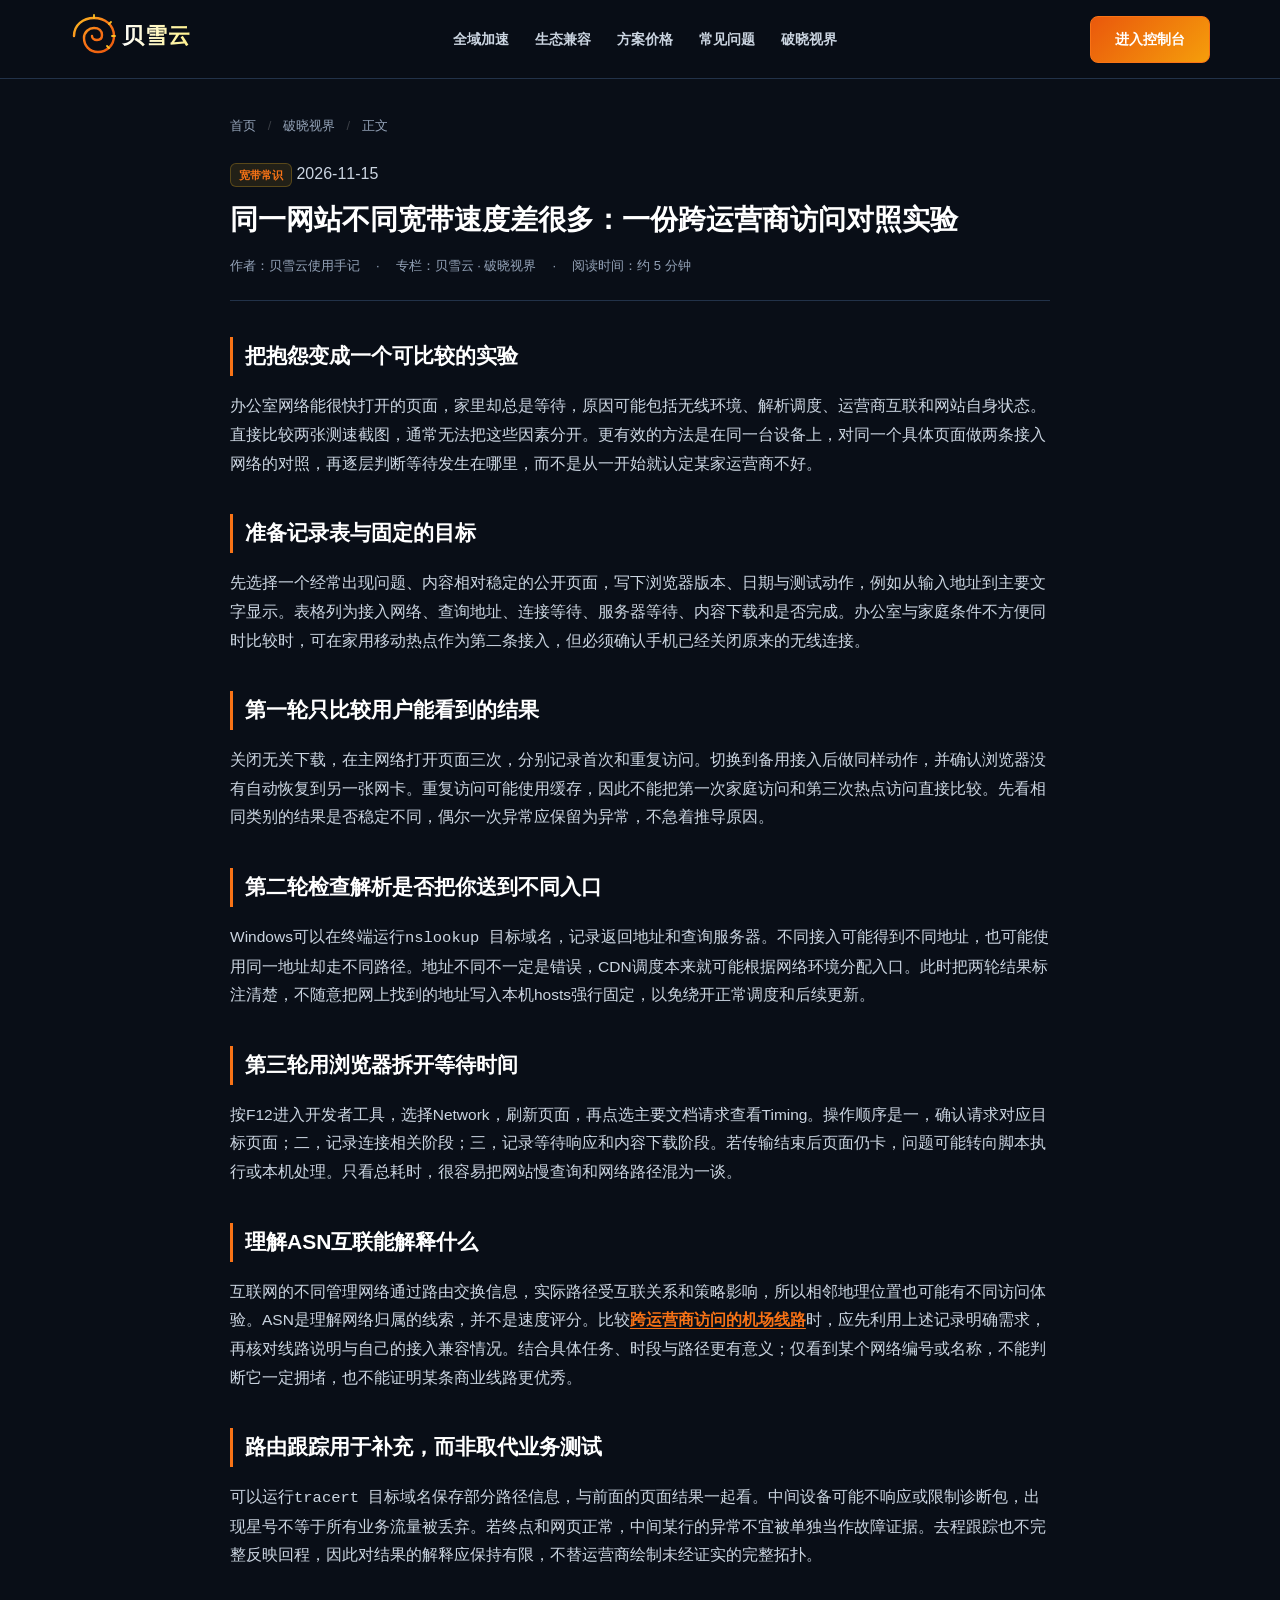
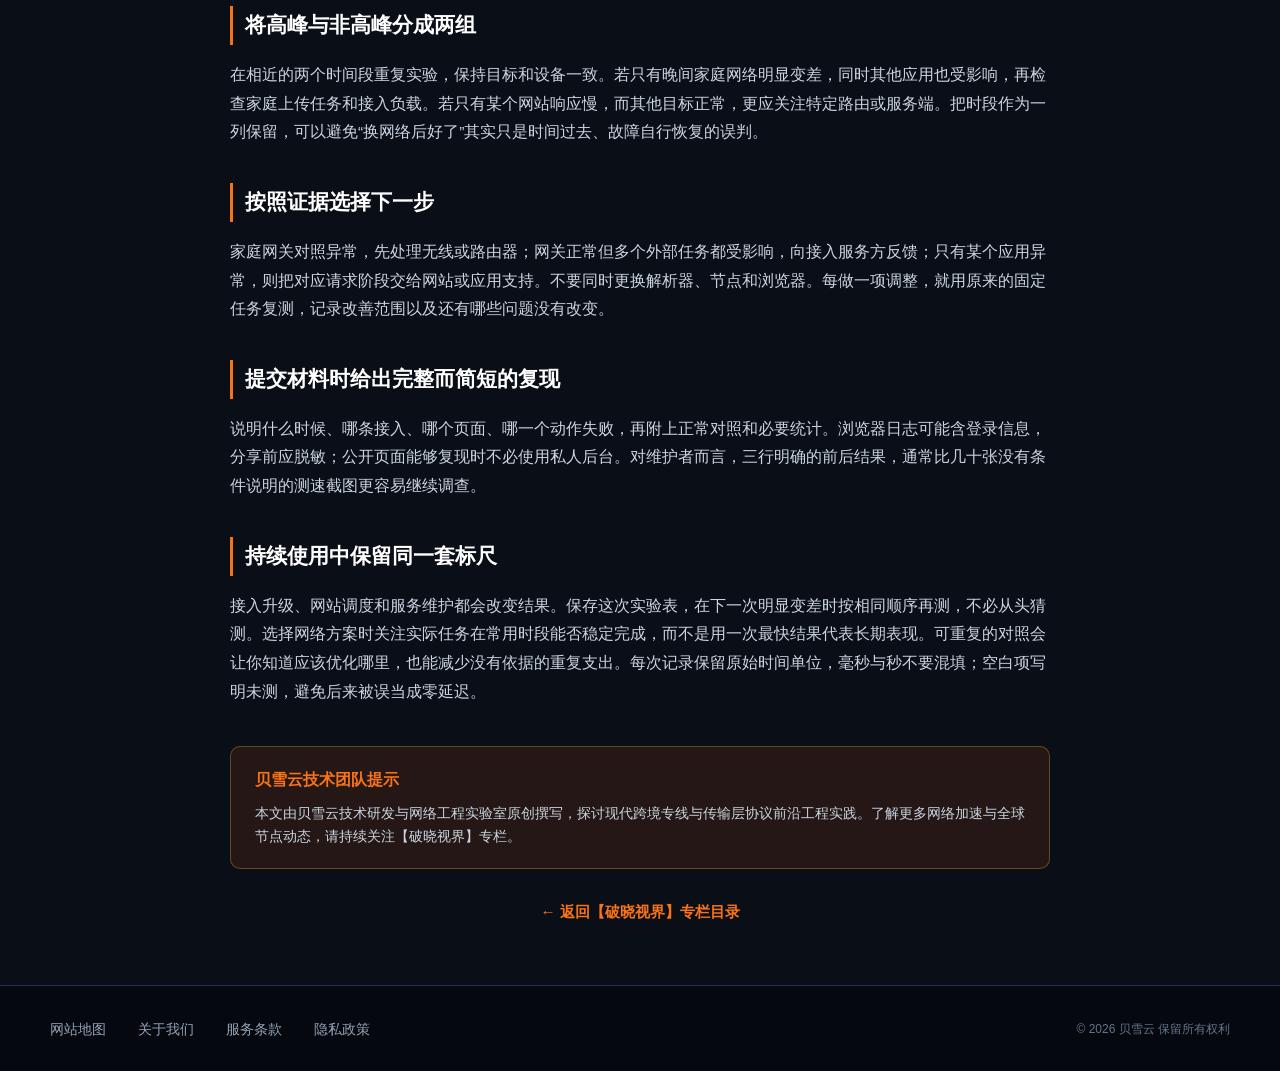
==== commit 22079528: "Restore detailed guides and clarify airport homepage introductions" ====
--- a/asn-peering-bottlenecks-public-internet-dilemma.html
+++ b/asn-peering-bottlenecks-public-internet-dilemma.html
@@ -1,110 +1,91 @@
 <!DOCTYPE html>
+
 <html lang="zh-CN">
 <head>
-  <meta charset="UTF-8">
-  <meta name="viewport" content="width=device-width, initial-scale=1.0">
-  <title>宽带“假速”：套餐标称与实测速度差异的原因 - 贝雪云破晓视界</title>
-  <meta name="description" content="套餐写着千兆，实测却只有几百兆？说明标称速率与实测差异的常见原因：协议开销、设备瓶颈、无线与测速方法，以及自查步骤。">
-  <link rel="stylesheet" href="style.css">
+<meta charset="utf-8"/>
+<meta content="width=device-width, initial-scale=1.0" name="viewport"/>
+<title>同一网站不同宽带速度差很多：一份跨运营商访问对照实验</title>
+<meta content="使用同设备同目标对照、解析记录、浏览器Timing和路由信息区分跨运营商访问差异，说明如何记录与反馈真实故障。" name="description"/>
+<link href="style.css" rel="stylesheet"/>
 </head>
 <body>
-
-  <header class="horizon-header">
-    <div class="horizon-header-inner">
-      <a href="index.html" class="logo-link" aria-label="贝雪云首页">
-        <svg width="130" height="42" viewBox="0 0 130 42" fill="none" xmlns="http://www.w3.org/2000/svg">
-          <defs>
-            <linearGradient id="nautilusSunHub" x1="0%" y1="0%" x2="100%" y2="100%">
-              <stop offset="0%" stop-color="#fbbf24"/>
-              <stop offset="50%" stop-color="#f97316"/>
-              <stop offset="100%" stop-color="#ea580c"/>
-            </linearGradient>
-            <linearGradient id="warmTextGradHub" x1="0%" y1="0%" x2="100%" y2="0%">
-              <stop offset="0%" stop-color="#ffffff"/>
-              <stop offset="100%" stop-color="#fef08a"/>
-            </linearGradient>
-          </defs>
-          <path d="M4 22C4 11 13 4 24 4C35 4 44 11 44 22C44 31 37 38 28 38C19 38 14 31 14 24C14 18 19 14 24 14C29 14 32 17 32 21C32 24 30 26 27 26C24 26 22 24 22 22" stroke="url(#nautilusSunHub)" stroke-width="2.4" stroke-linecap="round"/>
-          <path d="M24 1V4M41 8L39 10M45 22H42M39 34L37 32" stroke="#fbbf24" stroke-width="1.8" stroke-linecap="round"/>
-          <text x="52" y="29" font-family="-apple-system, BlinkMacSystemFont, 'Segoe UI', Roboto, sans-serif" font-size="22" font-weight="900" fill="url(#warmTextGradHub)" letter-spacing="1">贝雪云</text>
-        </svg>
-      </a>
-      <ul class="cfd-nav-menu">
-        <li><a href="index.html#features">全域加速</a></li>
-        <li><a href="index.html#media-ai">生态兼容</a></li>
-        <li><a href="index.html#pricing">方案价格</a></li>
-        <li><a href="index.html#faq">常见问题</a></li>
-        <li><a href="journal.html" class="active">破晓视界</a></li>
-      </ul>
-      <div class="cfd-nav-cta">
-        <a href="https://ww012.twilightaff.com/#/?code=A56DH1Af" class="btn-dawn-primary" rel="nofollow" target="_blank">进入控制台</a>
+<header class="horizon-header">
+<div class="horizon-header-inner">
+<a aria-label="贝雪云首页" class="logo-link" href="index.html">
+<svg fill="none" height="42" viewbox="0 0 130 42" width="130" xmlns="http://www.w3.org/2000/svg">
+<defs>
+<lineargradient id="nautilusSunHub" x1="0%" x2="100%" y1="0%" y2="100%">
+<stop offset="0%" stop-color="#fbbf24"></stop>
+<stop offset="50%" stop-color="#f97316"></stop>
+<stop offset="100%" stop-color="#ea580c"></stop>
+</lineargradient>
+<lineargradient id="warmTextGradHub" x1="0%" x2="100%" y1="0%" y2="0%">
+<stop offset="0%" stop-color="#ffffff"></stop>
+<stop offset="100%" stop-color="#fef08a"></stop>
+</lineargradient>
+</defs>
+<path d="M4 22C4 11 13 4 24 4C35 4 44 11 44 22C44 31 37 38 28 38C19 38 14 31 14 24C14 18 19 14 24 14C29 14 32 17 32 21C32 24 30 26 27 26C24 26 22 24 22 22" stroke="url(#nautilusSunHub)" stroke-linecap="round" stroke-width="2.4"></path>
+<path d="M24 1V4M41 8L39 10M45 22H42M39 34L37 32" stroke="#fbbf24" stroke-linecap="round" stroke-width="1.8"></path>
+<text fill="url(#warmTextGradHub)" font-family="-apple-system, BlinkMacSystemFont, 'Segoe UI', Roboto, sans-serif" font-size="22" font-weight="900" letter-spacing="1" x="52" y="29">贝雪云</text>
+</svg>
+</a>
+<ul class="cfd-nav-menu">
+<li><a href="index.html#features">全域加速</a></li>
+<li><a href="index.html#media-ai">生态兼容</a></li>
+<li><a href="index.html#pricing">方案价格</a></li>
+<li><a href="index.html#faq">常见问题</a></li>
+<li><a class="active" href="journal.html">破晓视界</a></li>
+</ul>
+<div class="cfd-nav-cta">
+<a class="btn-dawn-primary" href="https://ww012.twilightaff.com/#/?code=A56DH1Af" rel="nofollow" target="_blank">进入控制台</a>
+</div>
+</div>
+</header>
+<main class="cfd-main">
+<div class="subpage-plate">
+<nav aria-label="面包屑导航" class="breadcrumbs-nav">
+<a href="index.html">首页</a>
+<span class="breadcrumbs-sep">/</span>
+<a href="journal.html">破晓视界</a>
+<span class="breadcrumbs-sep">/</span>
+<span>正文</span>
+</nav>
+<header class="article-header">
+<div class="insight-meta-row">
+<span class="journal-badge">宽带常识</span>
+<span class="insight-date">2026-11-15</span>
+</div>
+<h1 class="article-headline">同一网站不同宽带速度差很多：一份跨运营商访问对照实验</h1>
+<div class="article-meta-bar">
+<span>作者：贝雪云使用手记</span>
+<span>·</span>
+<span>专栏：贝雪云 · 破晓视界</span>
+<span>·</span>
+<span>阅读时间：约 5 分钟</span>
+</div>
+</header>
+<article class="article-body"><div data-swc-article-body="2026-11-16"><h2>把抱怨变成一个可比较的实验</h2><p>办公室网络能很快打开的页面，家里却总是等待，原因可能包括无线环境、解析调度、运营商互联和网站自身状态。直接比较两张测速截图，通常无法把这些因素分开。更有效的方法是在同一台设备上，对同一个具体页面做两条接入网络的对照，再逐层判断等待发生在哪里，而不是从一开始就认定某家运营商不好。</p><h2>准备记录表与固定的目标</h2><p>先选择一个经常出现问题、内容相对稳定的公开页面，写下浏览器版本、日期与测试动作，例如从输入地址到主要文字显示。表格列为接入网络、查询地址、连接等待、服务器等待、内容下载和是否完成。办公室与家庭条件不方便同时比较时，可在家用移动热点作为第二条接入，但必须确认手机已经关闭原来的无线连接。</p><h2>第一轮只比较用户能看到的结果</h2><p>关闭无关下载，在主网络打开页面三次，分别记录首次和重复访问。切换到备用接入后做同样动作，并确认浏览器没有自动恢复到另一张网卡。重复访问可能使用缓存，因此不能把第一次家庭访问和第三次热点访问直接比较。先看相同类别的结果是否稳定不同，偶尔一次异常应保留为异常，不急着推导原因。</p><h2>第二轮检查解析是否把你送到不同入口</h2><p>Windows可以在终端运行<code>nslookup 目标域名</code>，记录返回地址和查询服务器。不同接入可能得到不同地址，也可能使用同一地址却走不同路径。地址不同不一定是错误，CDN调度本来就可能根据网络环境分配入口。此时把两轮结果标注清楚，不随意把网上找到的地址写入本机hosts强行固定，以免绕开正常调度和后续更新。</p><h2>第三轮用浏览器拆开等待时间</h2><p>按F12进入开发者工具，选择Network，刷新页面，再点选主要文档请求查看Timing。操作顺序是一，确认请求对应目标页面；二，记录连接相关阶段；三，记录等待响应和内容下载阶段。若传输结束后页面仍卡，问题可能转向脚本执行或本机处理。只看总耗时，很容易把网站慢查询和网络路径混为一谈。</p><h2>理解ASN互联能解释什么</h2><p>互联网的不同管理网络通过路由交换信息，实际路径受互联关系和策略影响，所以相邻地理位置也可能有不同访问体验。ASN是理解网络归属的线索，并不是速度评分。比较<a href="https://dajichang.mom/">跨运营商访问的机场线路</a>时，应先利用上述记录明确需求，再核对线路说明与自己的接入兼容情况。结合具体任务、时段与路径更有意义；仅看到某个网络编号或名称，不能判断它一定拥堵，也不能证明某条商业线路更优秀。</p><h2>路由跟踪用于补充，而非取代业务测试</h2><p>可以运行<code>tracert 目标域名</code>保存部分路径信息，与前面的页面结果一起看。中间设备可能不响应或限制诊断包，出现星号不等于所有业务流量被丢弃。若终点和网页正常，中间某行的异常不宜被单独当作故障证据。去程跟踪也不完整反映回程，因此对结果的解释应保持有限，不替运营商绘制未经证实的完整拓扑。</p><h2>将高峰与非高峰分成两组</h2><p>在相近的两个时间段重复实验，保持目标和设备一致。若只有晚间家庭网络明显变差，同时其他应用也受影响，再检查家庭上传任务和接入负载。若只有某个网站响应慢，而其他目标正常，更应关注特定路由或服务端。把时段作为一列保留，可以避免“换网络后好了”其实只是时间过去、故障自行恢复的误判。</p><h2>按照证据选择下一步</h2><p>家庭网关对照异常，先处理无线或路由器；网关正常但多个外部任务都受影响，向接入服务方反馈；只有某个应用异常，则把对应请求阶段交给网站或应用支持。不要同时更换解析器、节点和浏览器。每做一项调整，就用原来的固定任务复测，记录改善范围以及还有哪些问题没有改变。</p><h2>提交材料时给出完整而简短的复现</h2><p>说明什么时候、哪条接入、哪个页面、哪一个动作失败，再附上正常对照和必要统计。浏览器日志可能含登录信息，分享前应脱敏；公开页面能够复现时不必使用私人后台。对维护者而言，三行明确的前后结果，通常比几十张没有条件说明的测速截图更容易继续调查。</p><h2>持续使用中保留同一套标尺</h2><p>接入升级、网站调度和服务维护都会改变结果。保存这次实验表，在下一次明显变差时按相同顺序再测，不必从头猜测。选择网络方案时关注实际任务在常用时段能否稳定完成，而不是用一次最快结果代表长期表现。可重复的对照会让你知道应该优化哪里，也能减少没有依据的重复支出。每次记录保留原始时间单位，毫秒与秒不要混填；空白项写明未测，避免后来被误当成零延迟。</p></div></article>
+<div class="article-callout" style="margin-top: 40px;">
+<h4>贝雪云技术团队提示</h4>
+<p>本文由贝雪云技术研发与网络工程实验室原创撰写，探讨现代跨境专线与传输层协议前沿工程实践。了解更多网络加速与全球节点动态，请持续关注【破晓视界】专栏。</p>
+</div>
+<div style="margin-top: 30px; text-align: center;">
+<a class="journal-read-more" href="journal.html" style="font-size: 15px;">← 返回【破晓视界】专栏目录</a>
+</div>
+</div>
+</main>
+<footer class="dawn-footer-modular">
+<div class="footer-cfd-inner">
+<ul class="cfd-four-links">
+<li><a href="sitemap.html">网站地图</a></li>
+<li><a href="about.html">关于我们</a></li>
+<li><a href="terms.html">服务条款</a></li>
+<li><a href="privacy.html">隐私政策</a></li>
+</ul>
+<div class="cfd-copy-note">
+        © 2026 贝雪云 保留所有权利
       </div>
-      </div>
-  </header>
-
-  <main class="cfd-main">
-    <div class="subpage-plate">
-      <nav class="breadcrumbs-nav" aria-label="面包屑导航">
-        <a href="index.html">首页</a>
-        <span class="breadcrumbs-sep">/</span>
-        <a href="journal.html">破晓视界</a>
-        <span class="breadcrumbs-sep">/</span>
-        <span>正文</span>
-      </nav>
-
-      <header class="article-header">
-        <div class="insight-meta-row">
-          <span class="journal-badge">宽带常识</span>
-          <span class="insight-date">2026-11-15</span>
-        </div>
-        <h1 class="article-headline">宽带“假速”：套餐标称与实测速度差异的原因</h1>
-        <div class="article-meta-bar">
- <span>作者：贝雪云使用手记</span>
- <span>&middot;</span>
- <span>专栏：贝雪云 &middot; 破晓视界</span>
- <span>&middot;</span>
- <span>阅读时间：约 5 分钟</span>
- </div>
-      </header>
-
-      <article class="article-body">
-<p>很多人买了千兆宽带却测不出千兆，常以为被“缩水”。其实这背后有多种正常与不正常的原因。</p>
-<h2>一、正常的差异</h2>
-<p>数据传输有协议开销，实测值略低于标称是正常现象。测速服务器的位置与负载也会影响结果。</p>
-<h2>二、设备瓶颈</h2>
-<ul><li>路由器网口是百兆，达不到千兆。</li><li>网线类别过低或质量差。</li><li>电脑网卡与无线标准不支持高速。</li></ul>
-<h2>三、无线的限制</h2>
-<p>无线速度受距离、遮挡与干扰影响，要测宽带的真实速度，应使用网线直连电脑测试。</p>
-<h2>四、自查步骤</h2>
-<p>用网线直连光猫或路由器，关闭其他设备，使用多个测速工具测几次；仍然明显偏低，再联系运营商核查。</p>
-<h2>五、与运营商沟通</h2>
-<p>保留测试截图与时间，说明测试条件，请求上门检测线路。</p>
- </article>
-
-      <div class="article-callout" style="margin-top: 40px;">
-        <h4>贝雪云技术团队提示</h4>
-        <p>本文由贝雪云技术研发与网络工程实验室原创撰写，探讨现代跨境专线与传输层协议前沿工程实践。了解更多网络加速与全球节点动态，请持续关注【破晓视界】专栏。</p>
-      </div>
-
-      <div style="margin-top: 30px; text-align: center;">
-        <a href="journal.html" class="journal-read-more" style="font-size: 15px;">&larr; 返回【破晓视界】专栏目录</a>
-      </div>
-    </div>
-  </main>
-
-  <footer class="dawn-footer-modular">
-    <div class="footer-cfd-inner">
-      <ul class="cfd-four-links">
-        <li><a href="sitemap.html">网站地图</a></li>
-        <li><a href="about.html">关于我们</a></li>
-        <li><a href="terms.html">服务条款</a></li>
-        <li><a href="privacy.html">隐私政策</a></li>
-      </ul>
-      <div class="cfd-copy-note">
-        &copy; 2026 贝雪云 保留所有权利
-      </div>
-    </div>
-  </footer>
-
+</div>
+</footer>
 </body>
 </html>
